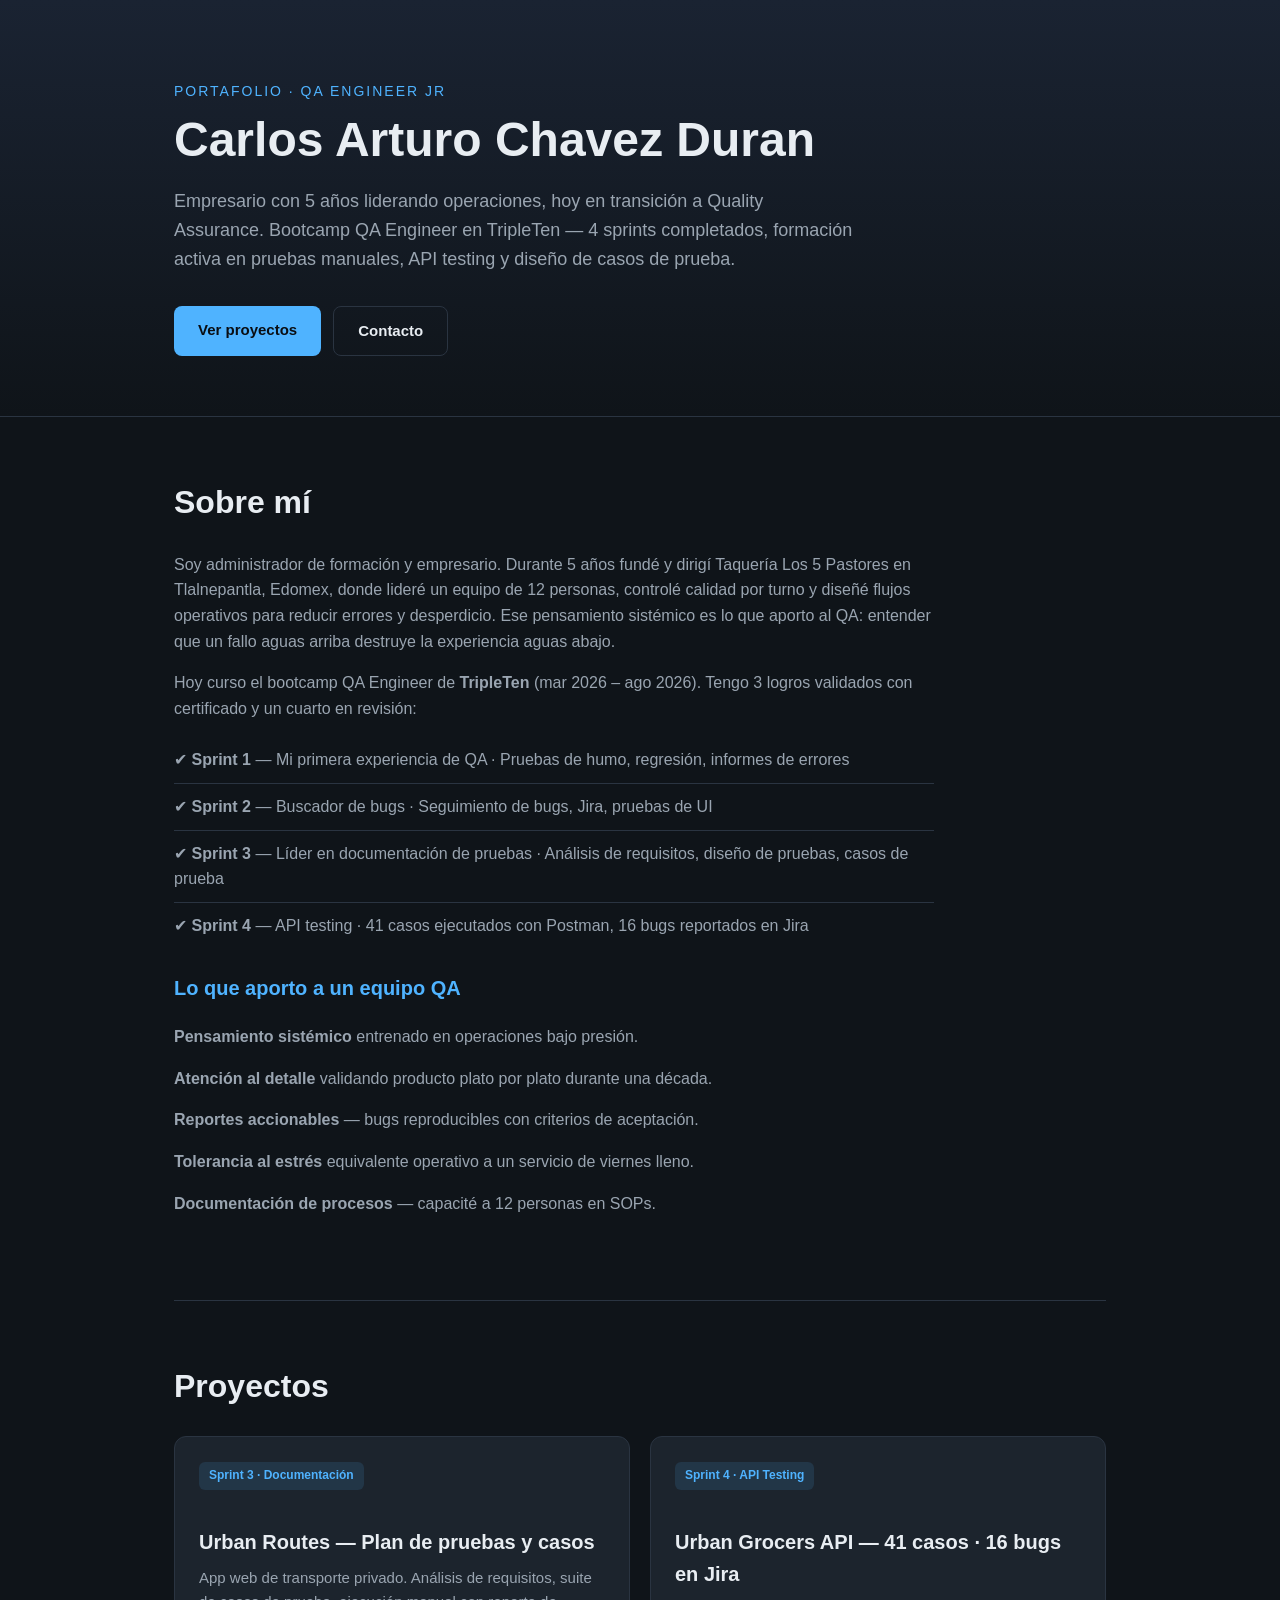
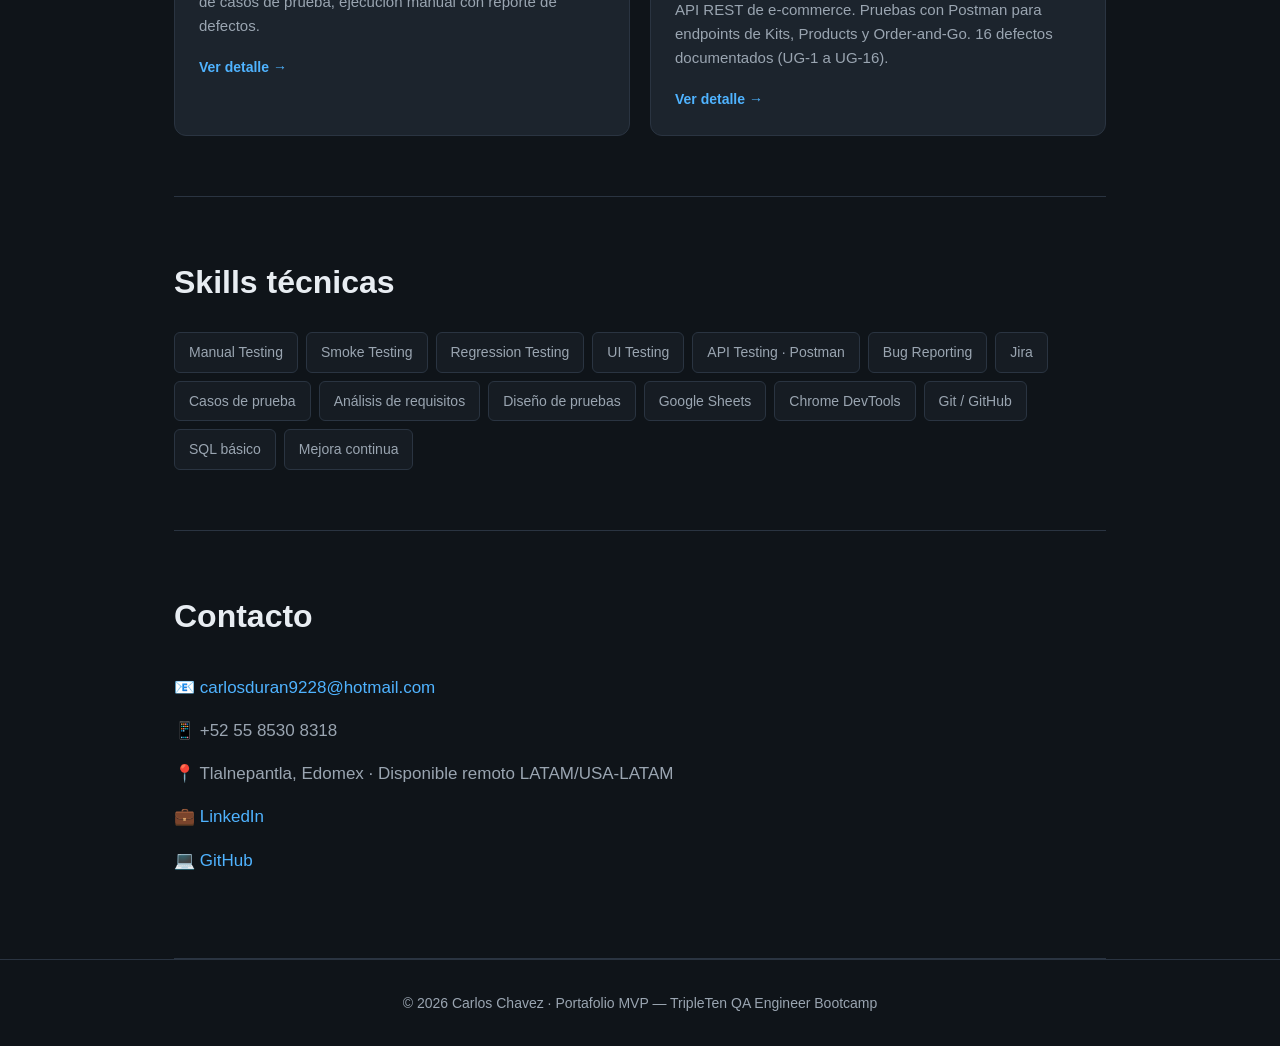
==== index.html @ c1f004dc "init: portafolio QA MVP — Sprint 5 Career Project 2" ====
<!DOCTYPE html>
<html lang="es">
<head>
<meta charset="UTF-8">
<meta name="viewport" content="width=device-width, initial-scale=1.0">
<title>Carlos Chavez · QA Engineer Jr — Portafolio</title>
<meta name="description" content="Portafolio profesional de Carlos Arturo Chavez Duran — QA Engineer Jr. Pruebas funcionales, API testing, Jira, casos de prueba.">
<link rel="stylesheet" href="style.css">
</head>
<body>
<header class="hero">
  <div class="container">
    <p class="eyebrow">Portafolio · QA Engineer Jr</p>
    <h1>Carlos Arturo Chavez Duran</h1>
    <p class="lede">Empresario con 5 años liderando operaciones, hoy en transición a Quality Assurance. Bootcamp QA Engineer en TripleTen — 4 sprints completados, formación activa en pruebas manuales, API testing y diseño de casos de prueba.</p>
    <div class="cta">
      <a class="btn primary" href="#proyectos">Ver proyectos</a>
      <a class="btn ghost" href="#contacto">Contacto</a>
    </div>
  </div>
</header>

<main class="container">

<section id="sobre-mi" class="section">
  <h2>Sobre mí</h2>
  <p>Soy administrador de formación y empresario. Durante 5 años fundé y dirigí Taquería Los 5 Pastores en Tlalnepantla, Edomex, donde lideré un equipo de 12 personas, controlé calidad por turno y diseñé flujos operativos para reducir errores y desperdicio. Ese pensamiento sistémico es lo que aporto al QA: entender que un fallo aguas arriba destruye la experiencia aguas abajo.</p>
  <p>Hoy curso el bootcamp QA Engineer de <strong>TripleTen</strong> (mar 2026 – ago 2026). Tengo 3 logros validados con certificado y un cuarto en revisión:</p>
  <ul class="logros">
    <li>✔ <strong>Sprint 1</strong> — Mi primera experiencia de QA · Pruebas de humo, regresión, informes de errores</li>
    <li>✔ <strong>Sprint 2</strong> — Buscador de bugs · Seguimiento de bugs, Jira, pruebas de UI</li>
    <li>✔ <strong>Sprint 3</strong> — Líder en documentación de pruebas · Análisis de requisitos, diseño de pruebas, casos de prueba</li>
    <li>✔ <strong>Sprint 4</strong> — API testing · 41 casos ejecutados con Postman, 16 bugs reportados en Jira</li>
  </ul>
  <h3>Lo que aporto a un equipo QA</h3>
  <ul>
    <li><strong>Pensamiento sistémico</strong> entrenado en operaciones bajo presión.</li>
    <li><strong>Atención al detalle</strong> validando producto plato por plato durante una década.</li>
    <li><strong>Reportes accionables</strong> — bugs reproducibles con criterios de aceptación.</li>
    <li><strong>Tolerancia al estrés</strong> equivalente operativo a un servicio de viernes lleno.</li>
    <li><strong>Documentación de procesos</strong> — capacité a 12 personas en SOPs.</li>
  </ul>
</section>

<section id="proyectos" class="section">
  <h2>Proyectos</h2>
  <div class="cards">
    <a class="card" href="proyecto-1.html">
      <span class="tag">Sprint 3 · Documentación</span>
      <h3>Urban Routes — Plan de pruebas y casos</h3>
      <p>App web de transporte privado. Análisis de requisitos, suite de casos de prueba, ejecución manual con reporte de defectos.</p>
      <span class="link">Ver detalle →</span>
    </a>
    <a class="card" href="proyecto-2.html">
      <span class="tag">Sprint 4 · API Testing</span>
      <h3>Urban Grocers API — 41 casos · 16 bugs en Jira</h3>
      <p>API REST de e-commerce. Pruebas con Postman para endpoints de Kits, Products y Order-and-Go. 16 defectos documentados (UG-1 a UG-16).</p>
      <span class="link">Ver detalle →</span>
    </a>
  </div>
</section>

<section id="skills" class="section">
  <h2>Skills técnicas</h2>
  <div class="skill-grid">
    <span>Manual Testing</span><span>Smoke Testing</span><span>Regression Testing</span>
    <span>UI Testing</span><span>API Testing · Postman</span><span>Bug Reporting</span>
    <span>Jira</span><span>Casos de prueba</span><span>Análisis de requisitos</span>
    <span>Diseño de pruebas</span><span>Google Sheets</span><span>Chrome DevTools</span>
    <span>Git / GitHub</span><span>SQL básico</span><span>Mejora continua</span>
  </div>
</section>

<section id="contacto" class="section">
  <h2>Contacto</h2>
  <ul class="contacto">
    <li>📧 <a href="mailto:carlosduran9228@hotmail.com">carlosduran9228@hotmail.com</a></li>
    <li>📱 +52 55 8530 8318</li>
    <li>📍 Tlalnepantla, Edomex · Disponible remoto LATAM/USA-LATAM</li>
    <li>💼 <a href="https://www.linkedin.com/in/carlos-chavez-qa" target="_blank" rel="noopener">LinkedIn</a></li>
    <li>💻 <a href="https://github.com/Ch7a-code" target="_blank" rel="noopener">GitHub</a></li>
  </ul>
</section>

</main>

<footer>
  <div class="container">
    <p>© 2026 Carlos Chavez · Portafolio MVP — TripleTen QA Engineer Bootcamp</p>
  </div>
</footer>
</body>
</html>
---- style.css ----
:root{
  --bg:#0f1419; --surface:#161c23; --card:#1c242d;
  --text:#e8edf2; --muted:#9aa5b1; --accent:#4fb3ff; --accent-hover:#7cc4ff;
  --border:#2a3441; --success:#4ade80;
  --max:980px;
}
*{box-sizing:border-box;margin:0;padding:0}
html{scroll-behavior:smooth}
body{font-family:-apple-system,BlinkMacSystemFont,"Segoe UI",Roboto,sans-serif;background:var(--bg);color:var(--text);line-height:1.6}
.container{max-width:var(--max);margin:0 auto;padding:0 24px}
a{color:var(--accent);text-decoration:none}
a:hover{color:var(--accent-hover)}

.hero{padding:80px 0 60px;background:linear-gradient(180deg,#1a2332 0%,var(--bg) 100%);border-bottom:1px solid var(--border)}
.hero .eyebrow{color:var(--accent);font-size:14px;text-transform:uppercase;letter-spacing:2px;margin-bottom:12px}
.hero h1{font-size:48px;font-weight:700;margin-bottom:20px;line-height:1.1}
.hero .lede{font-size:18px;color:var(--muted);max-width:680px;margin-bottom:32px}
.cta{display:flex;gap:12px;flex-wrap:wrap}
.btn{display:inline-block;padding:12px 24px;border-radius:8px;font-weight:600;font-size:15px;transition:all .2s}
.btn.primary{background:var(--accent);color:#0a0e13}
.btn.primary:hover{background:var(--accent-hover);color:#0a0e13;transform:translateY(-1px)}
.btn.ghost{border:1px solid var(--border);color:var(--text)}
.btn.ghost:hover{border-color:var(--accent);color:var(--accent)}

.section{padding:60px 0;border-bottom:1px solid var(--border)}
.section h2{font-size:32px;margin-bottom:24px;font-weight:700}
.section h3{font-size:20px;margin:24px 0 12px;color:var(--accent)}
.section p{color:var(--muted);margin-bottom:16px;max-width:760px}
.section ul{list-style:none;margin-bottom:16px}
.section ul li{padding:8px 0;color:var(--muted);max-width:760px}
.section ul.logros li{padding:10px 0;border-bottom:1px solid var(--border)}
.section ul.logros li:last-child{border-bottom:none}

.cards{display:grid;grid-template-columns:repeat(auto-fit,minmax(320px,1fr));gap:20px;margin-top:24px}
.card{display:block;background:var(--card);border:1px solid var(--border);border-radius:12px;padding:24px;transition:all .2s;color:var(--text)}
.card:hover{border-color:var(--accent);transform:translateY(-2px);color:var(--text)}
.card .tag{display:inline-block;background:rgba(79,179,255,.12);color:var(--accent);padding:4px 10px;border-radius:6px;font-size:12px;font-weight:600;margin-bottom:12px}
.card h3{color:var(--text);font-size:20px;margin-bottom:8px}
.card p{color:var(--muted);font-size:15px;margin-bottom:16px}
.card .link{color:var(--accent);font-weight:600;font-size:14px}

.skill-grid{display:flex;flex-wrap:wrap;gap:8px;margin-top:16px}
.skill-grid span{background:var(--surface);border:1px solid var(--border);padding:8px 14px;border-radius:6px;font-size:14px;color:var(--muted)}

.contacto{font-size:17px}
.contacto li{padding:10px 0;color:var(--text)}

footer{padding:32px 0;text-align:center;color:var(--muted);font-size:14px;border-top:1px solid var(--border)}

/* Project page */
.project-header{padding:60px 0 40px;background:var(--surface);border-bottom:1px solid var(--border)}
.project-header .back{color:var(--muted);font-size:14px;margin-bottom:20px;display:inline-block}
.project-header h1{font-size:38px;margin-bottom:12px}
.project-header .meta{color:var(--muted);font-size:15px}
.project-content{padding:48px 0}
.project-content h2{font-size:26px;margin:32px 0 16px;color:var(--accent)}
.project-content h3{font-size:18px;margin:20px 0 8px}
.project-content p{color:var(--muted);margin-bottom:16px;max-width:760px}
.project-content ul{list-style:disc;padding-left:24px;margin-bottom:16px;color:var(--muted)}
.project-content ul li{margin-bottom:6px}
.project-content table{width:100%;border-collapse:collapse;margin:20px 0;font-size:14px}
.project-content th,.project-content td{padding:10px 12px;border:1px solid var(--border);text-align:left}
.project-content th{background:var(--surface);color:var(--text);font-weight:600}
.project-content td{color:var(--muted)}
.callout{background:var(--card);border-left:3px solid var(--accent);padding:16px 20px;margin:20px 0;border-radius:6px}
.callout strong{color:var(--text)}
code{background:var(--surface);padding:2px 6px;border-radius:4px;font-family:"JetBrains Mono",Menlo,monospace;font-size:13px;color:var(--accent)}

@media (max-width:640px){
  .hero h1{font-size:32px}
  .hero .lede{font-size:16px}
  .section h2{font-size:24px}
  .project-header h1{font-size:26px}
}
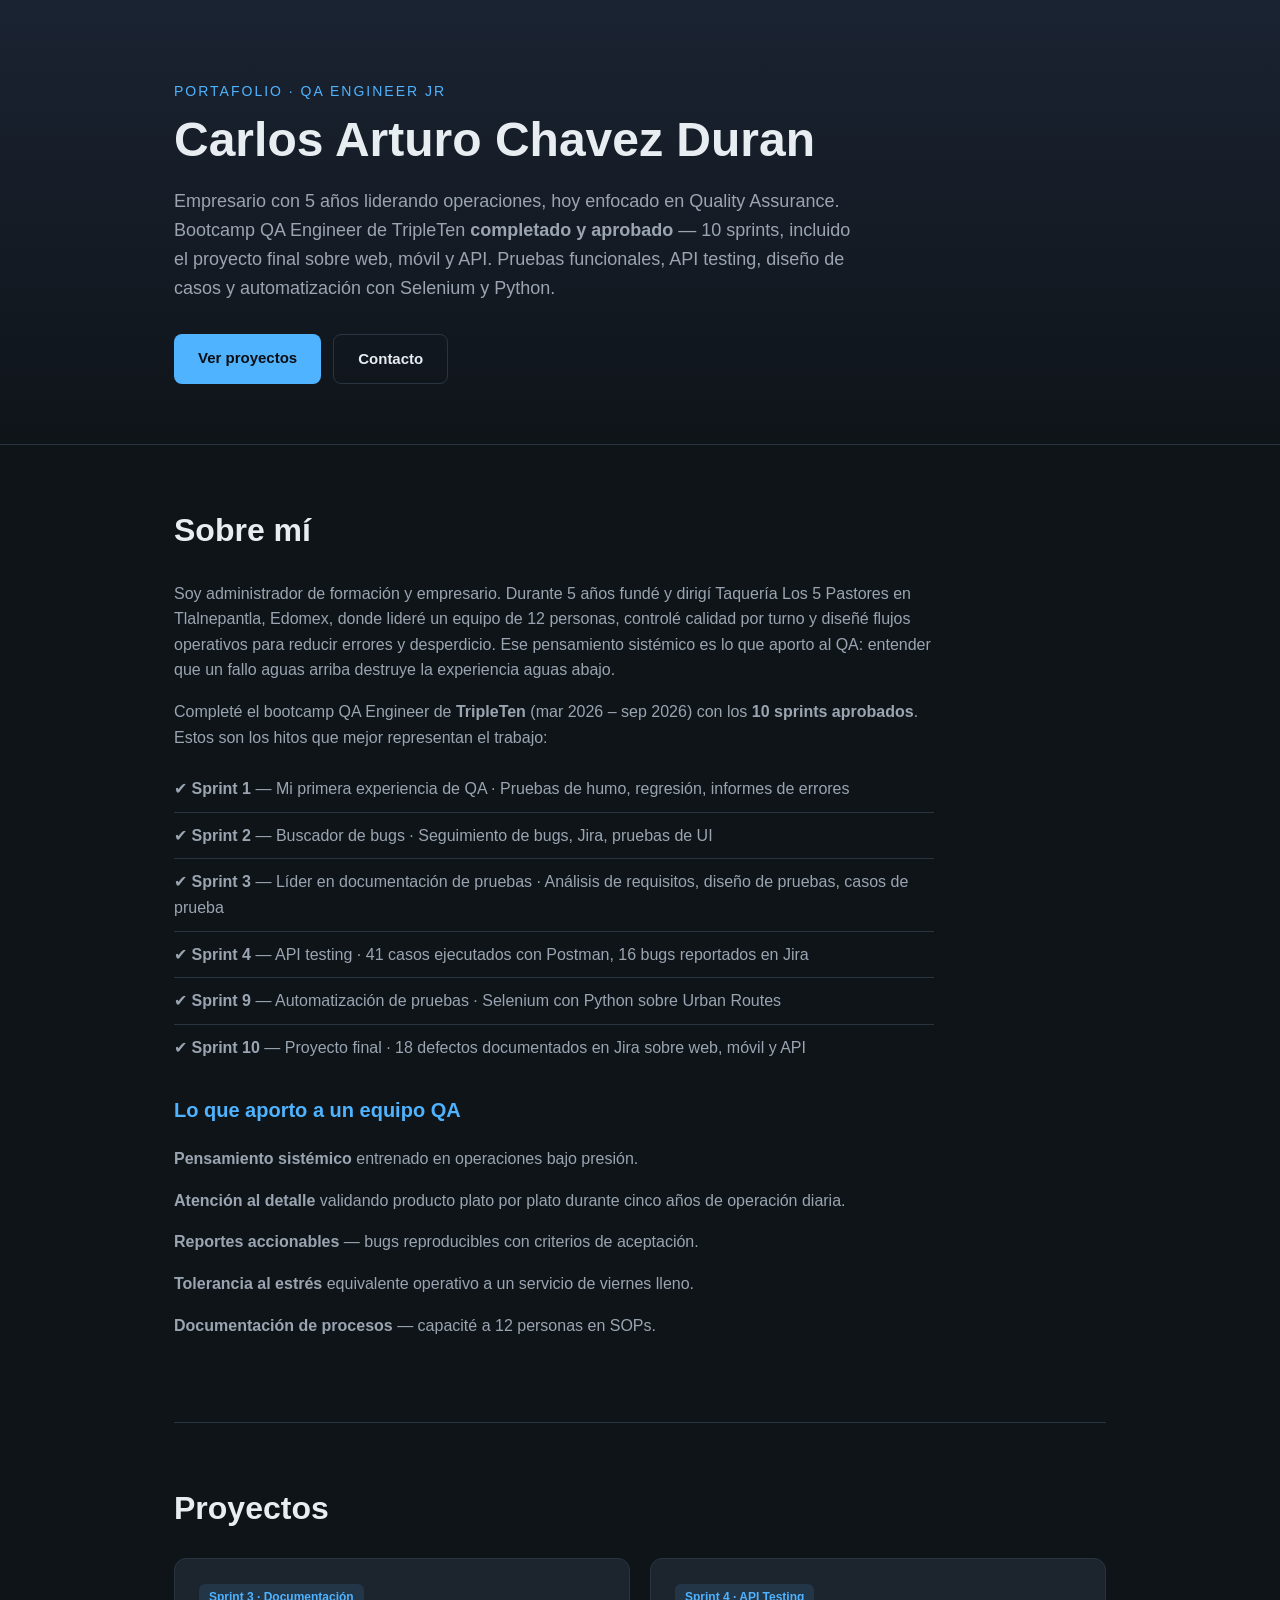
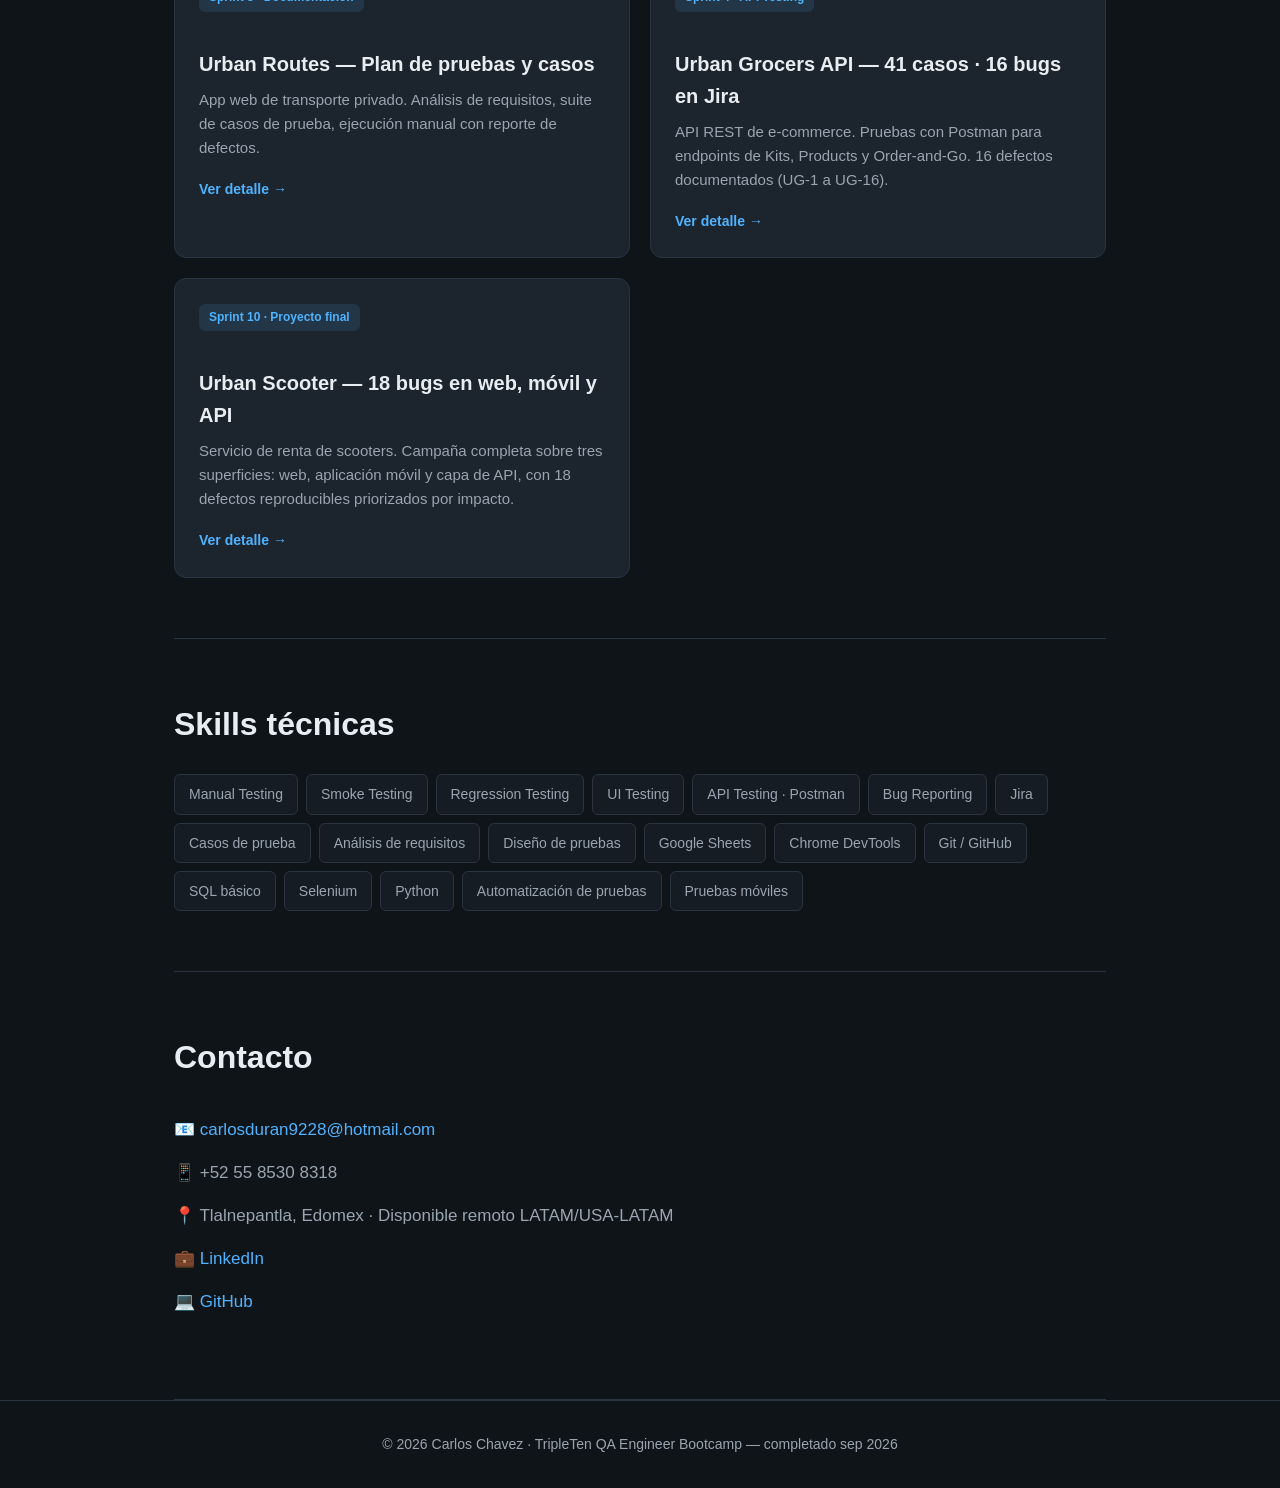
==== commit 75a72a67: "Actualiza el portafolio al estado real del bootcamp El portafolio seguia diciendo "curso el bootcamp" ====
--- a/index.html
+++ b/index.html
@@ -12,7 +12,7 @@
   <div class="container">
     <p class="eyebrow">Portafolio · QA Engineer Jr</p>
     <h1>Carlos Arturo Chavez Duran</h1>
-    <p class="lede">Empresario con 5 años liderando operaciones, hoy en transición a Quality Assurance. Bootcamp QA Engineer en TripleTen — 4 sprints completados, formación activa en pruebas manuales, API testing y diseño de casos de prueba.</p>
+    <p class="lede">Empresario con 5 años liderando operaciones, hoy enfocado en Quality Assurance. Bootcamp QA Engineer de TripleTen <strong>completado y aprobado</strong> — 10 sprints, incluido el proyecto final sobre web, móvil y API. Pruebas funcionales, API testing, diseño de casos y automatización con Selenium y Python.</p>
     <div class="cta">
       <a class="btn primary" href="#proyectos">Ver proyectos</a>
       <a class="btn ghost" href="#contacto">Contacto</a>
@@ -25,17 +25,19 @@
 <section id="sobre-mi" class="section">
   <h2>Sobre mí</h2>
   <p>Soy administrador de formación y empresario. Durante 5 años fundé y dirigí Taquería Los 5 Pastores en Tlalnepantla, Edomex, donde lideré un equipo de 12 personas, controlé calidad por turno y diseñé flujos operativos para reducir errores y desperdicio. Ese pensamiento sistémico es lo que aporto al QA: entender que un fallo aguas arriba destruye la experiencia aguas abajo.</p>
-  <p>Hoy curso el bootcamp QA Engineer de <strong>TripleTen</strong> (mar 2026 – ago 2026). Tengo 3 logros validados con certificado y un cuarto en revisión:</p>
+  <p>Completé el bootcamp QA Engineer de <strong>TripleTen</strong> (mar 2026 – sep 2026) con los <strong>10 sprints aprobados</strong>. Estos son los hitos que mejor representan el trabajo:</p>
   <ul class="logros">
     <li>✔ <strong>Sprint 1</strong> — Mi primera experiencia de QA · Pruebas de humo, regresión, informes de errores</li>
     <li>✔ <strong>Sprint 2</strong> — Buscador de bugs · Seguimiento de bugs, Jira, pruebas de UI</li>
     <li>✔ <strong>Sprint 3</strong> — Líder en documentación de pruebas · Análisis de requisitos, diseño de pruebas, casos de prueba</li>
     <li>✔ <strong>Sprint 4</strong> — API testing · 41 casos ejecutados con Postman, 16 bugs reportados en Jira</li>
+    <li>✔ <strong>Sprint 9</strong> — Automatización de pruebas · Selenium con Python sobre Urban Routes</li>
+    <li>✔ <strong>Sprint 10</strong> — Proyecto final · 18 defectos documentados en Jira sobre web, móvil y API</li>
   </ul>
   <h3>Lo que aporto a un equipo QA</h3>
   <ul>
     <li><strong>Pensamiento sistémico</strong> entrenado en operaciones bajo presión.</li>
-    <li><strong>Atención al detalle</strong> validando producto plato por plato durante una década.</li>
+    <li><strong>Atención al detalle</strong> validando producto plato por plato durante cinco años de operación diaria.</li>
     <li><strong>Reportes accionables</strong> — bugs reproducibles con criterios de aceptación.</li>
     <li><strong>Tolerancia al estrés</strong> equivalente operativo a un servicio de viernes lleno.</li>
     <li><strong>Documentación de procesos</strong> — capacité a 12 personas en SOPs.</li>
@@ -57,6 +59,12 @@
       <p>API REST de e-commerce. Pruebas con Postman para endpoints de Kits, Products y Order-and-Go. 16 defectos documentados (UG-1 a UG-16).</p>
       <span class="link">Ver detalle →</span>
     </a>
+    <a class="card" href="proyecto-3.html">
+      <span class="tag">Sprint 10 · Proyecto final</span>
+      <h3>Urban Scooter — 18 bugs en web, móvil y API</h3>
+      <p>Servicio de renta de scooters. Campaña completa sobre tres superficies: web, aplicación móvil y capa de API, con 18 defectos reproducibles priorizados por impacto.</p>
+      <span class="link">Ver detalle →</span>
+    </a>
   </div>
 </section>
 
@@ -67,7 +75,8 @@
     <span>UI Testing</span><span>API Testing · Postman</span><span>Bug Reporting</span>
     <span>Jira</span><span>Casos de prueba</span><span>Análisis de requisitos</span>
     <span>Diseño de pruebas</span><span>Google Sheets</span><span>Chrome DevTools</span>
-    <span>Git / GitHub</span><span>SQL básico</span><span>Mejora continua</span>
+    <span>Git / GitHub</span><span>SQL básico</span><span>Selenium</span>
+    <span>Python</span><span>Automatización de pruebas</span><span>Pruebas móviles</span>
   </div>
 </section>
 
@@ -77,7 +86,7 @@
     <li>📧 <a href="mailto:carlosduran9228@hotmail.com">carlosduran9228@hotmail.com</a></li>
     <li>📱 +52 55 8530 8318</li>
     <li>📍 Tlalnepantla, Edomex · Disponible remoto LATAM/USA-LATAM</li>
-    <li>💼 <a href="https://www.linkedin.com/in/carlos-chavez-qa" target="_blank" rel="noopener">LinkedIn</a></li>
+    <li>💼 <a href="https://www.linkedin.com/in/carlos-arturo-chavez-duran-2b0990375" target="_blank" rel="noopener">LinkedIn</a></li>
     <li>💻 <a href="https://github.com/Ch7a-code" target="_blank" rel="noopener">GitHub</a></li>
   </ul>
 </section>
@@ -86,7 +95,7 @@
 
 <footer>
   <div class="container">
-    <p>© 2026 Carlos Chavez · Portafolio MVP — TripleTen QA Engineer Bootcamp</p>
+    <p>© 2026 Carlos Chavez · TripleTen QA Engineer Bootcamp — completado sep 2026</p>
   </div>
 </footer>
 </body>
